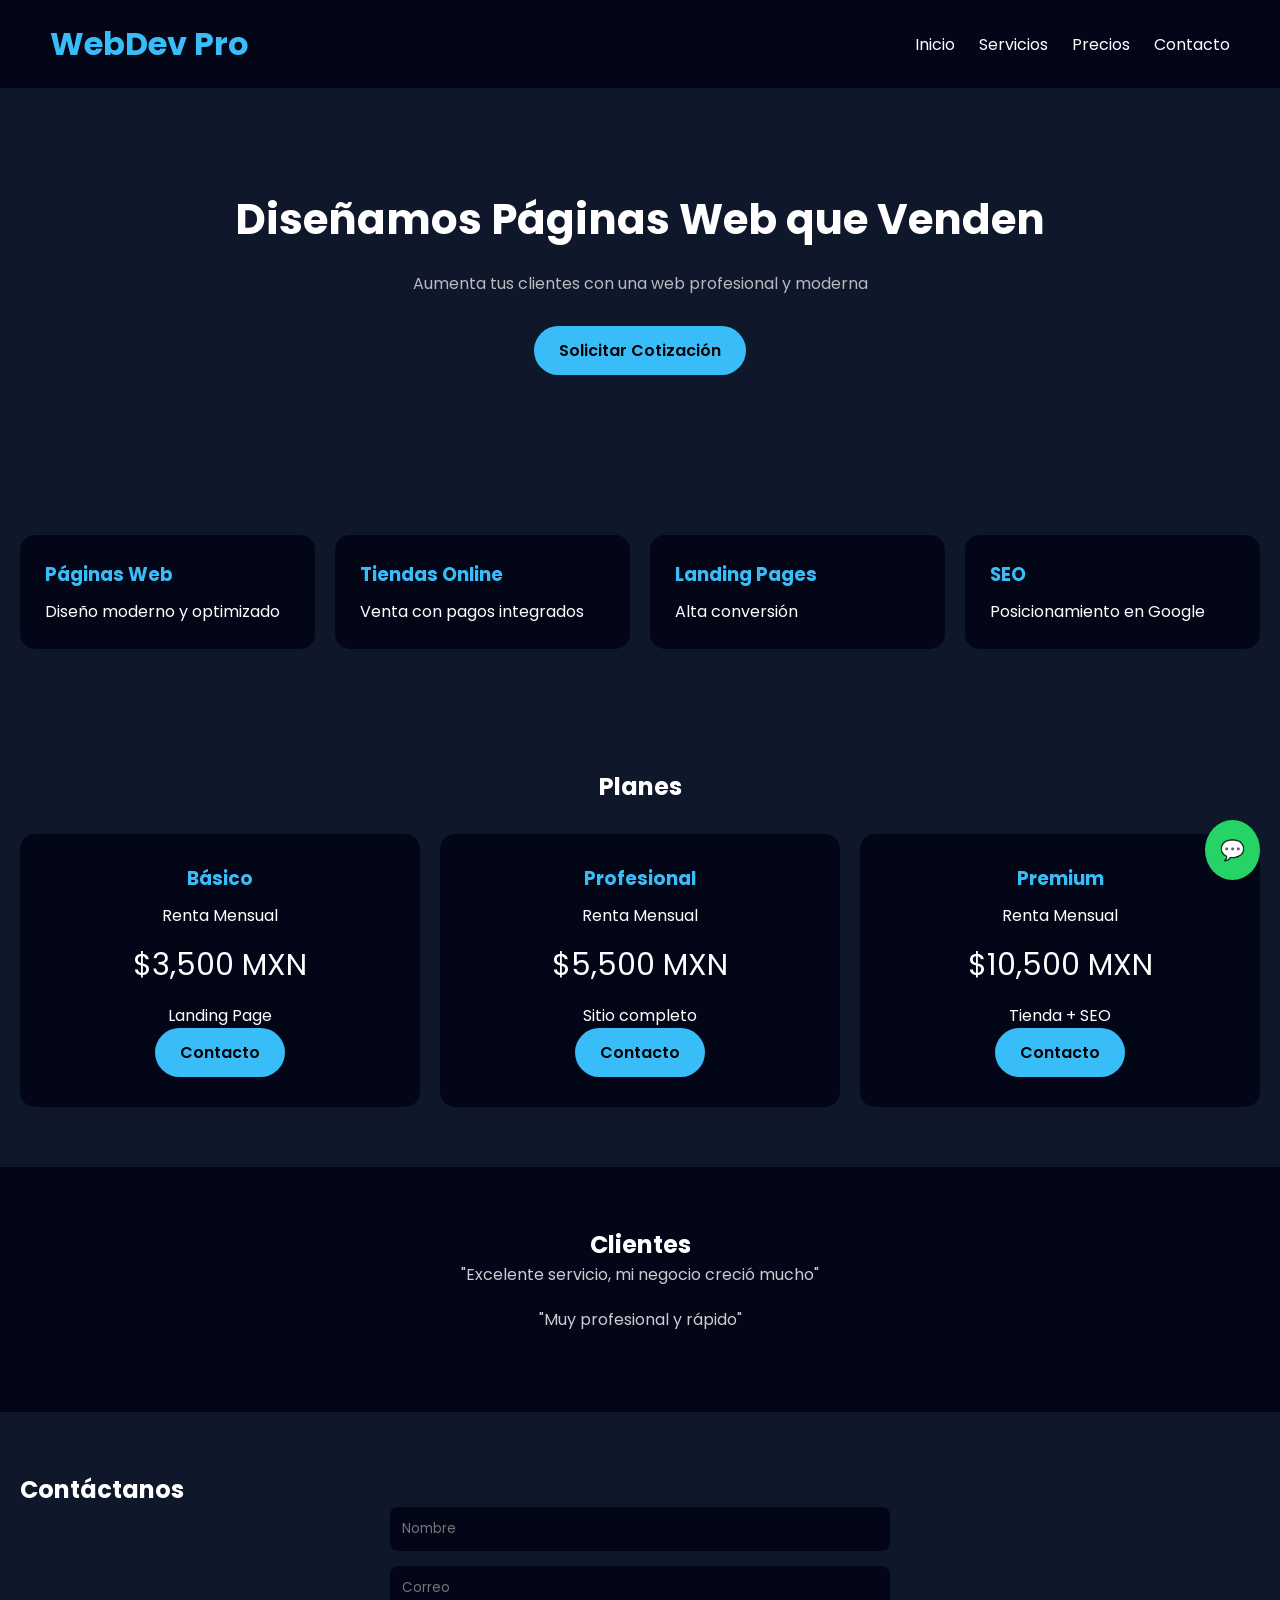
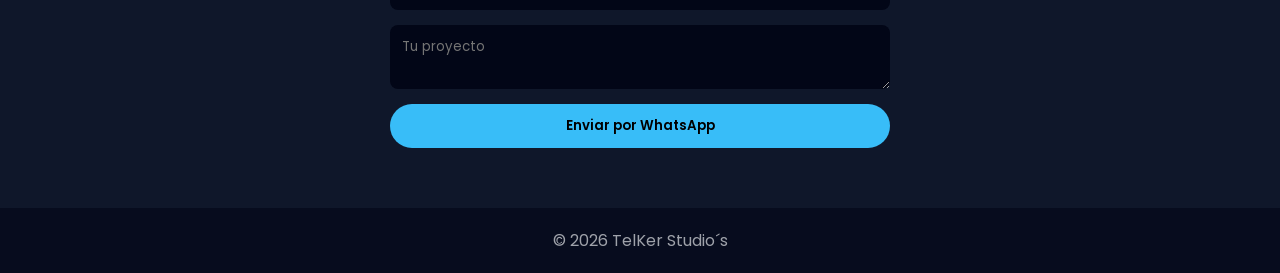
==== index.html @ d4c4de2e "index.html" ====
<!DOCTYPE html>
<html lang="es">
<head>
  <meta charset="UTF-8">
  <meta name="viewport" content="width=device-width, initial-scale=1.0">
  <title>Desarrollo Web Profesional</title>
  <link href="https://fonts.googleapis.com/css2?family=Poppins:wght@300;400;600&display=swap" rel="stylesheet">
  <style>
    *{margin:0;padding:0;box-sizing:border-box;font-family:'Poppins',sans-serif;}
    body{background:#0f172a;color:#fff;scroll-behavior:smooth;}
    header{padding:20px 50px;display:flex;justify-content:space-between;align-items:center;background:#020617;position:sticky;top:0;z-index:1000;}
    header h1{color:#38bdf8;}
    nav a{margin-left:20px;color:#fff;text-decoration:none;}

    .hero{padding:100px 20px;text-align:center;}
    .hero h2{font-size:42px;margin-bottom:20px;}
    .hero p{opacity:0.7;margin-bottom:30px;}

    .btn{background:#38bdf8;color:#000;padding:12px 25px;border-radius:30px;text-decoration:none;font-weight:600;display:inline-block;}

    .services{padding:60px 20px;display:grid;grid-template-columns:repeat(auto-fit,minmax(250px,1fr));gap:20px;}
    .card{background:#020617;padding:25px;border-radius:15px;transition:0.3s;}
    .card:hover{transform:translateY(-5px);}
    .card h3{color:#38bdf8;margin-bottom:10px;}

    .pricing{padding:60px 20px;text-align:center;}
    .pricing h2{margin-bottom:30px;}
    .price-grid{display:grid;grid-template-columns:repeat(auto-fit,minmax(250px,1fr));gap:20px;}
    .price-card{background:#020617;padding:30px;border-radius:15px;}
    .price-card h3{color:#38bdf8;margin-bottom:10px;}
    .price{font-size:30px;margin:15px 0;}

    .testimonials{padding:60px 20px;background:#020617;text-align:center;}
    .testimonial{max-width:600px;margin:auto;margin-bottom:20px;opacity:0.8;}

    .form{padding:60px 20px;}
    form{max-width:500px;margin:auto;display:flex;flex-direction:column;gap:15px;}
    input,textarea{padding:12px;border:none;border-radius:8px;background:#020617;color:#fff;}
    button{padding:12px;border:none;border-radius:30px;background:#38bdf8;font-weight:600;cursor:pointer;}

    .whatsapp{position:fixed;bottom:20px;right:20px;background:#25D366;padding:15px;border-radius:50%;color:#fff;font-size:20px;text-decoration:none;}

    footer{text-align:center;padding:20px;background:#020617;opacity:0.6;}
  </style>
</head>
<body>

<header>
  <h1>WebDev Pro</h1>
  <nav>
    <a href="#">Inicio</a>
    <a href="#services">Servicios</a>
    <a href="#pricing">Precios</a>
    <a href="#contact">Contacto</a>
  </nav>
</header>

<section class="hero">
  <h2>Diseñamos Páginas Web que Venden</h2>
  <p>Aumenta tus clientes con una web profesional y moderna</p>
  <a href="#contact" class="btn">Solicitar Cotización</a>
</section>

<section class="services" id="services">
  <div class="card">
    <h3>Páginas Web</h3>
    <p>Diseño moderno y optimizado</p>
  </div>
  <div class="card">
    <h3>Tiendas Online</h3>
    <p>Venta con pagos integrados</p>
  </div>
  <div class="card">
    <h3>Landing Pages</h3>
    <p>Alta conversión</p>
  </div>
  <div class="card">
    <h3>SEO</h3>
    <p>Posicionamiento en Google</p>
  </div>
</section>

<section class="pricing" id="pricing">
  <h2>Planes</h2>
  <div class="price-grid">
    <div class="price-card">
      <h3>Básico</h3>
      <p>Renta Mensual</p>
      <div class="price">$3,500 MXN</div>
      <p>Landing Page</p>
      <a href="#contact" class="btn">Contacto</a>
    </div>
    <div class="price-card">
      <h3>Profesional</h3>
      <p>Renta Mensual</p>
      <div class="price">$5,500 MXN</div>
      <p>Sitio completo</p>
      <a href="#contact" class="btn">Contacto</a>
    </div>
    <div class="price-card">
      <h3>Premium</h3>
      <p>Renta Mensual</p>
      <div class="price">$10,500 MXN</div>
      <p>Tienda + SEO</p>
      <a href="#contact" class="btn">Contacto</a>
    </div>
  </div>
</section>

<section class="testimonials">
  <h2>Clientes</h2>
  <p class="testimonial">"Excelente servicio, mi negocio creció mucho"</p>
  <p class="testimonial">"Muy profesional y rápido"</p>
</section>

<section class="form" id="contact">
  <h2>Contáctanos</h2>

  <form id="whatsappForm">
    <input type="text" id="nombre" placeholder="Nombre" required>
    <input type="email" id="correo" placeholder="Correo" required>
    <textarea id="mensaje" placeholder="Tu proyecto" required></textarea>

    <button type="submit">Enviar por WhatsApp</button>
  </form>
</section>

<script>
  document.getElementById("whatsappForm").addEventListener("submit", function(e){
    e.preventDefault();

    const telefono = "523221461118"; // 👈 Cambia aquí tu número

    const nombre = document.getElementById("nombre").value;
    const correo = document.getElementById("correo").value;
    const mensaje = document.getElementById("mensaje").value;

    const texto = `📩 Nuevo mensaje:
👤 Nombre: ${nombre}
📧 Correo: ${correo}
💬 Mensaje: ${mensaje}`;

    const url = `https://wa.me/${telefono}?text=${encodeURIComponent(texto)}`;

    window.open(url, "_blank");
  });
</script>
<footer>
  <p>© 2026 TelKer Studio´s</p>
</footer>
<a href="https://wa.me/523221461118" class="whatsapp">💬</a>


</body>
</html>
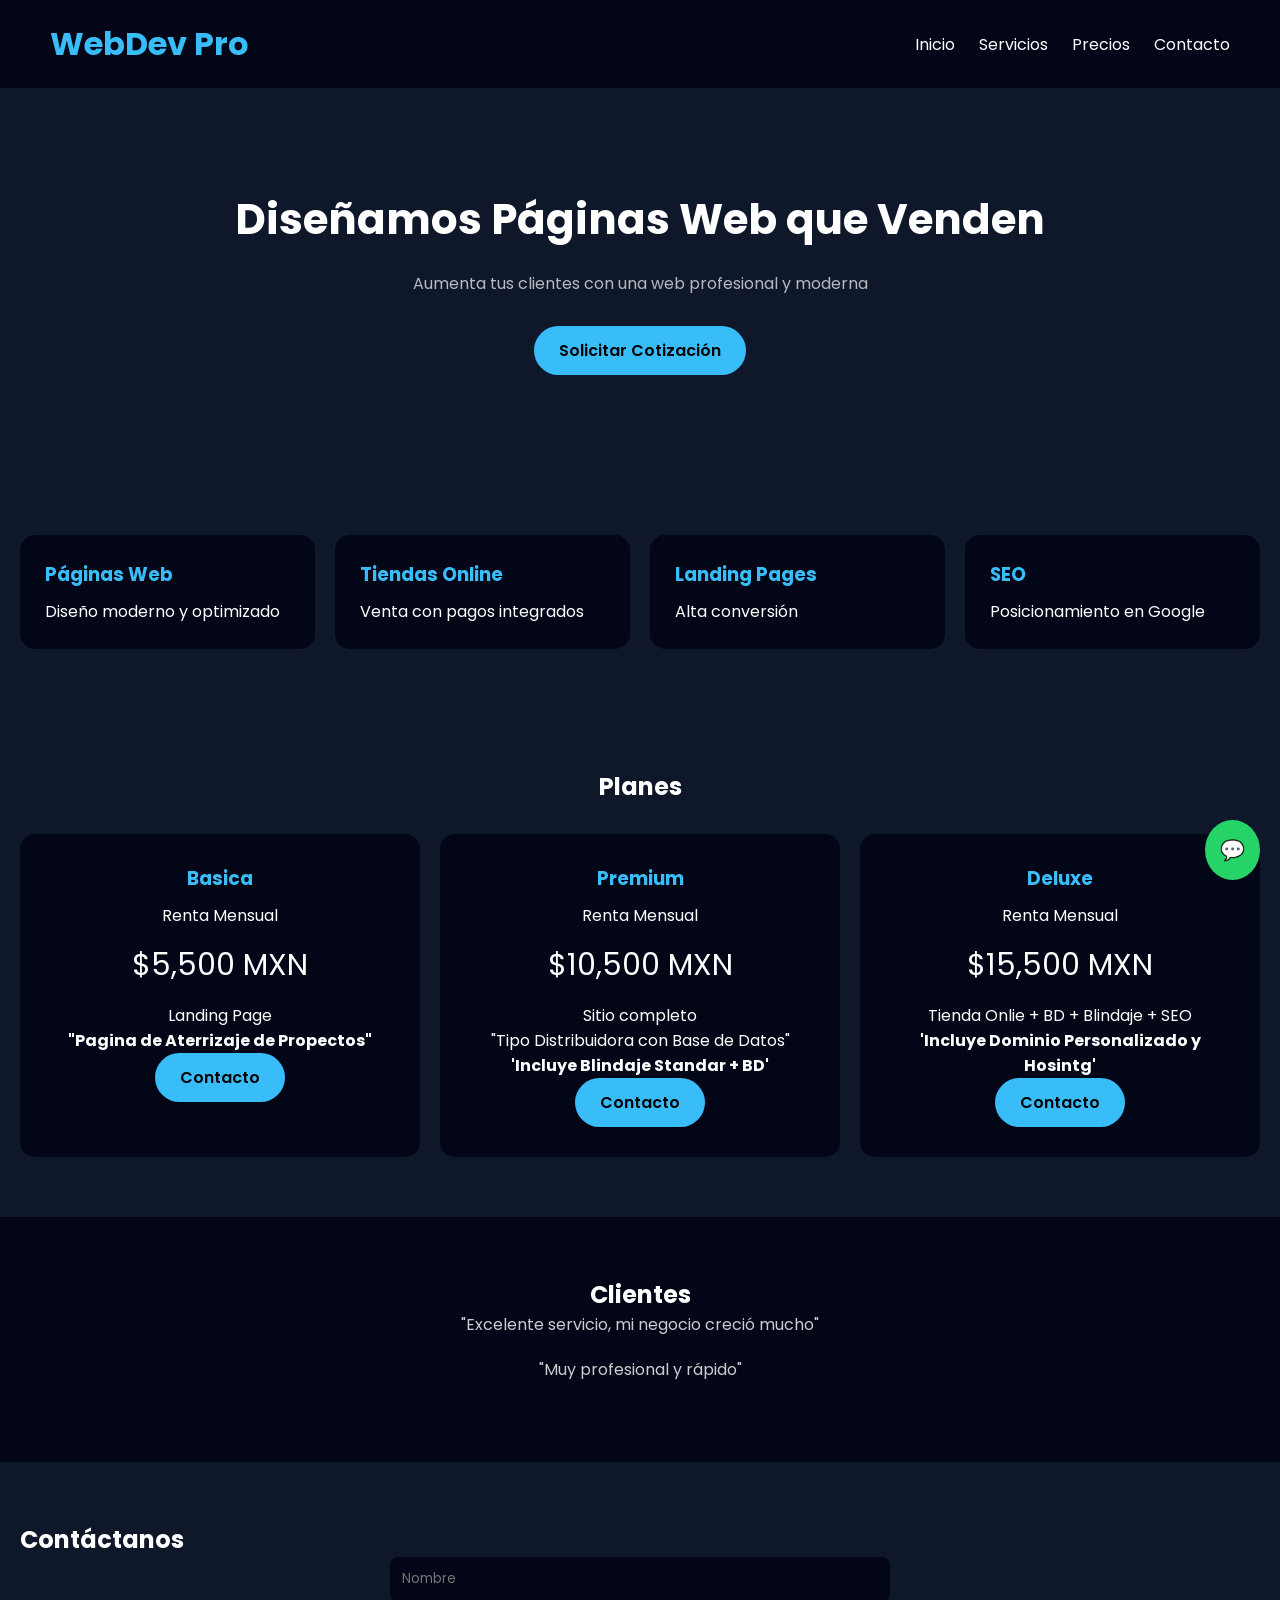
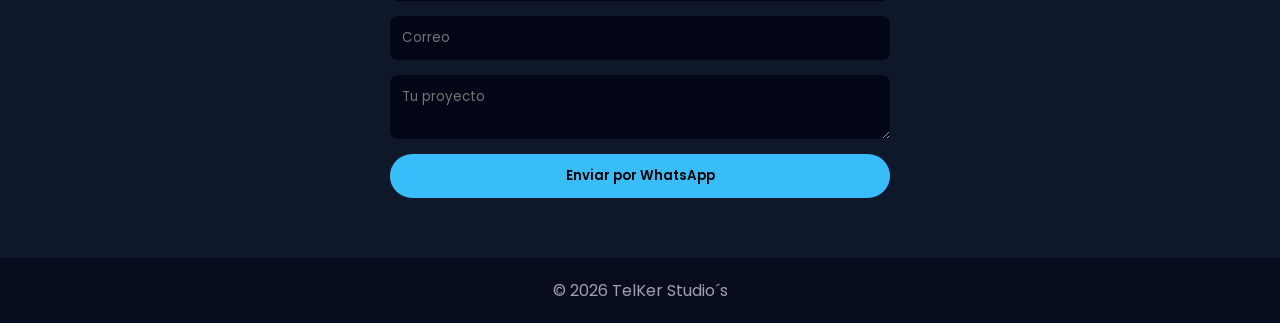
==== commit 2062bb8d: "index.html" ====
--- a/index.html
+++ b/index.html
@@ -84,24 +84,32 @@
   <h2>Planes</h2>
   <div class="price-grid">
     <div class="price-card">
-      <h3>Básico</h3>
-      <p>Renta Mensual</p>
-      <div class="price">$3,500 MXN</div>
-      <p>Landing Page</p>
-      <a href="#contact" class="btn">Contacto</a>
-    </div>
-    <div class="price-card">
-      <h3>Profesional</h3>
+      <h3>Basica</h3>
       <p>Renta Mensual</p>
       <div class="price">$5,500 MXN</div>
-      <p>Sitio completo</p>
+      <p>Landing Page</p>
+      <strong>"Pagina de Aterrizaje de Propectos"</strong>
+      <br>
       <a href="#contact" class="btn">Contacto</a>
     </div>
     <div class="price-card">
       <h3>Premium</h3>
       <p>Renta Mensual</p>
       <div class="price">$10,500 MXN</div>
-      <p>Tienda + SEO</p>
+      <p>Sitio completo</p>
+      <p>"Tipo Distribuidora con Base de Datos"</p>
+      <strong>'Incluye Blindaje Standar + BD'</strong>
+      <br>
+      <a href="#contact" class="btn">Contacto</a>
+    </div>
+    <div class="price-card">
+      <h3>Deluxe
+      </h3>
+      <p>Renta Mensual</p>
+      <div class="price">$15,500 MXN</div>
+      <p>Tienda Onlie + BD + Blindaje + SEO</p>
+      <strong>'Incluye Dominio Personalizado y Hosintg'</strong>
+      <br>
       <a href="#contact" class="btn">Contacto</a>
     </div>
   </div>
@@ -135,10 +143,15 @@
     const correo = document.getElementById("correo").value;
     const mensaje = document.getElementById("mensaje").value;
 
-    const texto = `📩 Nuevo mensaje:
-👤 Nombre: ${nombre}
+    const texto = `📩 NUEVA SOLICITUD WEB
+
+Hola, ¿qué tal?
+Soy ${nombre} y me interesa cotizar un proyecto web contigo.
+
 📧 Correo: ${correo}
-💬 Mensaje: ${mensaje}`;
+💬 Necesidad del proyecto: ${mensaje}
+
+🚀 Espero tu respuesta para hablar del proyoecto.`;
 
     const url = `https://wa.me/${telefono}?text=${encodeURIComponent(texto)}`;
 
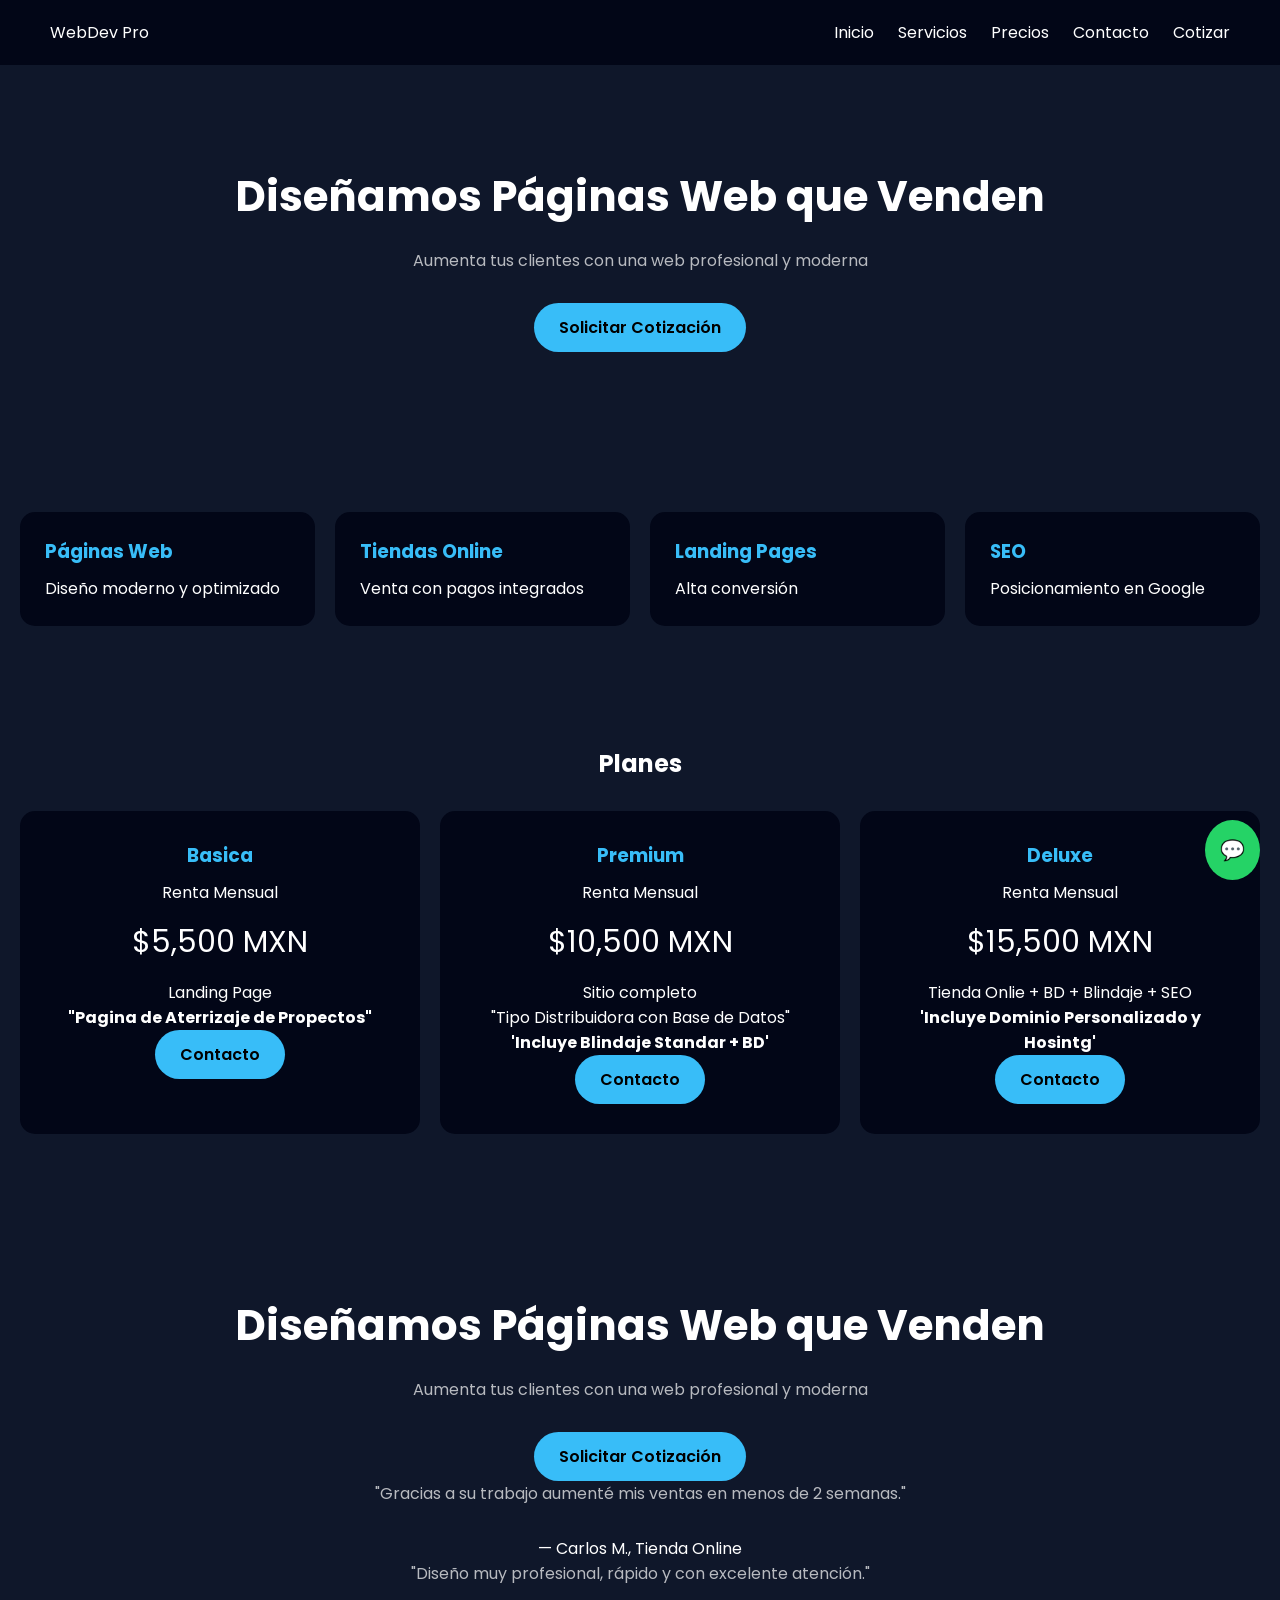
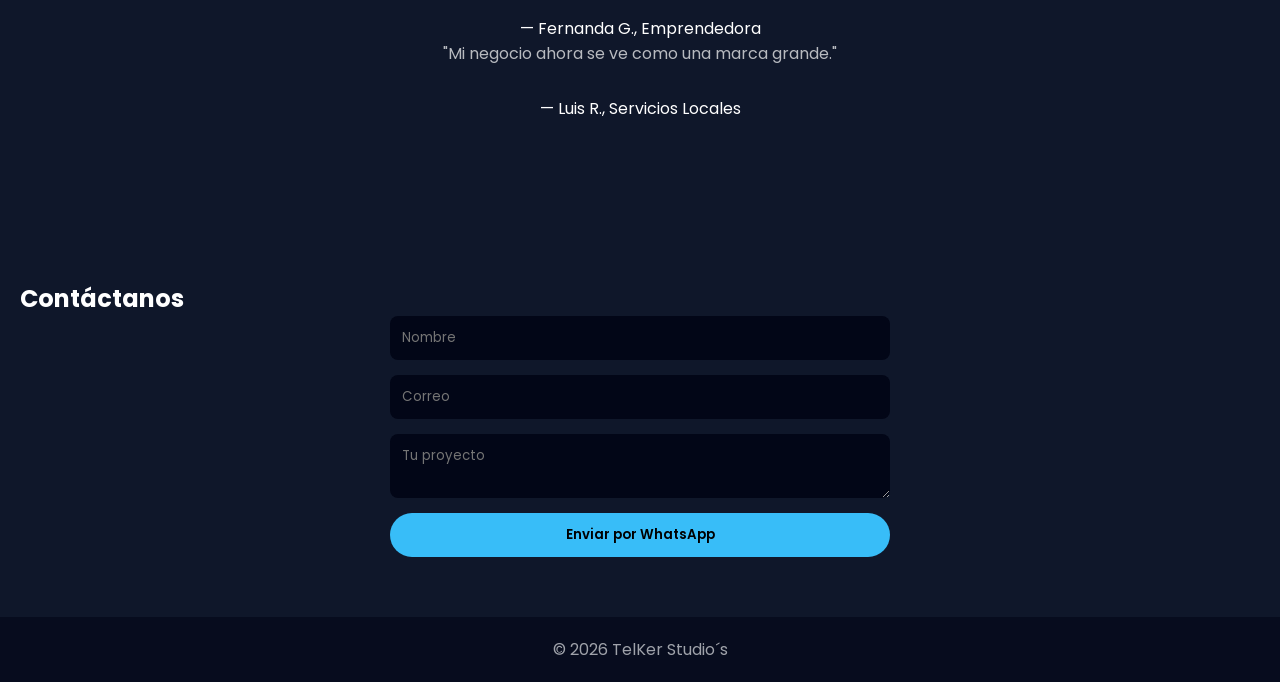
==== commit 932b1378: "index.html" ====
--- a/index.html
+++ b/index.html
@@ -4,6 +4,7 @@
   <meta charset="UTF-8">
   <meta name="viewport" content="width=device-width, initial-scale=1.0">
   <title>Desarrollo Web Profesional</title>
+  <link rel="stylesheet" href="style.css">
   <link href="https://fonts.googleapis.com/css2?family=Poppins:wght@300;400;600&display=swap" rel="stylesheet">
   <style>
     *{margin:0;padding:0;box-sizing:border-box;font-family:'Poppins',sans-serif;}
@@ -45,13 +46,15 @@
 </head>
 <body>
 
-<header>
-  <h1>WebDev Pro</h1>
-  <nav>
+<header class="header">
+  <div class="logo">WebDev <span>Pro</span></div>
+
+  <nav class="nav">
     <a href="#">Inicio</a>
     <a href="#services">Servicios</a>
     <a href="#pricing">Precios</a>
     <a href="#contact">Contacto</a>
+    <a href="#contact" class="cta">Cotizar</a>
   </nav>
 </header>
 
@@ -115,10 +118,29 @@
   </div>
 </section>
 
-<section class="testimonials">
-  <h2>Clientes</h2>
-  <p class="testimonial">"Excelente servicio, mi negocio creció mucho"</p>
-  <p class="testimonial">"Muy profesional y rápido"</p>
+<section class="hero">
+  <h2>Diseñamos Páginas Web que Venden</h2>
+  <p>Aumenta tus clientes con una web profesional y moderna</p>
+  <a href="#contact" class="btn">Solicitar Cotización</a>
+
+  <!-- ⭐ RESEÑAS REALES -->
+  <div class="reviews">
+    
+    <div class="review">
+      <p>"Gracias a su trabajo aumenté mis ventas en menos de 2 semanas."</p>
+      <span>— Carlos M., Tienda Online</span>
+    </div>
+
+    <div class="review">
+      <p>"Diseño muy profesional, rápido y con excelente atención."</p>
+      <span>— Fernanda G., Emprendedora</span>
+    </div>
+
+    <div class="review">
+      <p>"Mi negocio ahora se ve como una marca grande."</p>
+      <span>— Luis R., Servicios Locales</span>
+    </div>
+  </div>
 </section>
 
 <section class="form" id="contact">
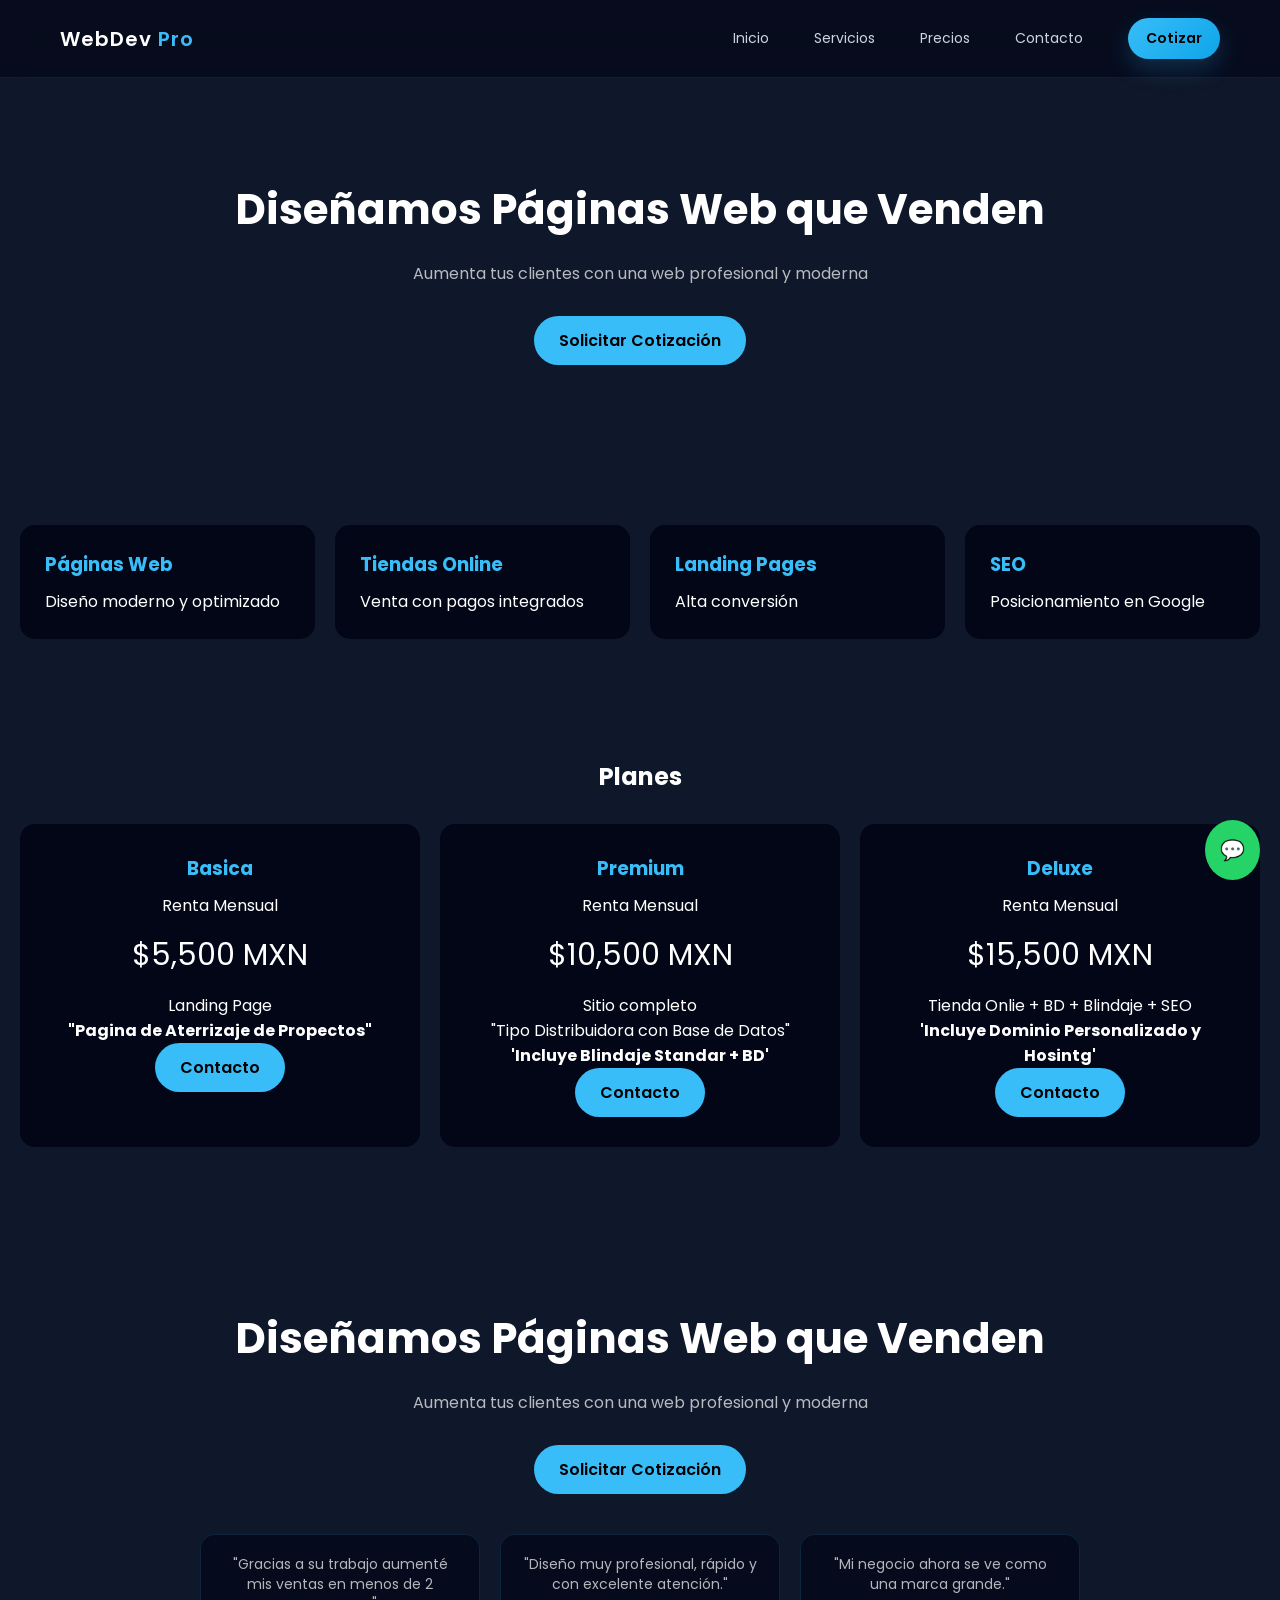
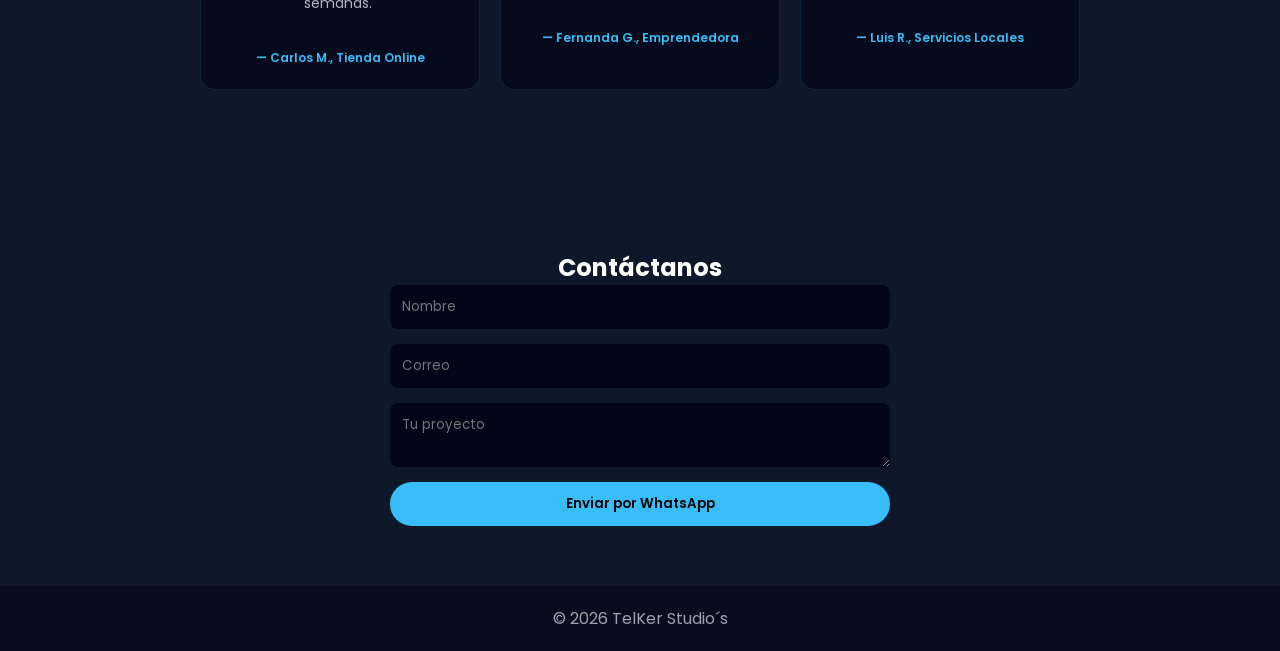
==== commit 9bbdee09: "index.html" ====
--- a/index.html
+++ b/index.html
@@ -144,7 +144,7 @@
 </section>
 
 <section class="form" id="contact">
-  <h2>Contáctanos</h2>
+  <center><h2>Contáctanos</h2></center>
 
   <form id="whatsappForm">
     <input type="text" id="nombre" placeholder="Nombre" required>
--- a/style.css
+++ b/style.css
@@ -0,0 +1,113 @@
+.header{
+  padding:18px 60px;
+  display:flex;
+  justify-content:space-between;
+  align-items:center;
+
+  position:sticky;
+  top:0;
+  z-index:1000;
+
+  background:rgba(2,6,23,0.6);
+  backdrop-filter: blur(12px);
+  -webkit-backdrop-filter: blur(12px);
+
+  border-bottom:1px solid rgba(56,189,248,0.1);
+}
+
+.logo{
+  font-size:20px;
+  font-weight:600;
+  letter-spacing:1px;
+}
+
+.logo span{
+  color:#38bdf8;
+}
+
+/* NAV */
+.nav{
+  display:flex;
+  align-items:center;
+  gap:25px;
+}
+
+.nav a{
+  position:relative;
+  color:#cbd5e1;
+  text-decoration:none;
+  font-size:14px;
+  transition:0.3s;
+}
+
+/* efecto hover elegante */
+.nav a:not(.cta)::after{
+  content:"";
+  position:absolute;
+  left:0;
+  bottom:-6px;
+  width:0%;
+  height:2px;
+  background:#38bdf8;
+  transition:0.3s;
+}
+
+.nav a:hover{
+  color:#fff;
+}
+
+.nav a:hover::after{
+  width:100%;
+}
+
+/* BOTÓN CTA */
+.cta{
+  background:linear-gradient(135deg,#38bdf8,#0ea5e9);
+  color:#000 !important;
+  padding:10px 18px;
+  border-radius:30px;
+  font-weight:600;
+  box-shadow:0 10px 25px rgba(56,189,248,0.2);
+  transition:0.3s;
+}
+
+.cta:hover{
+  transform:translateY(-2px);
+  box-shadow:0 15px 30px rgba(56,189,248,0.3);
+}
+
+.reviews{
+  margin-top:40px;
+  display:flex;
+  gap:20px;
+  justify-content:center;
+  flex-wrap:wrap;
+}
+
+.review{
+  background:rgba(2,6,23,0.7);
+  border:1px solid rgba(56,189,248,0.15);
+  padding:20px;
+  border-radius:15px;
+  max-width:280px;
+  backdrop-filter: blur(10px);
+  transition:0.3s;
+}
+
+.review:hover{
+  transform:translateY(-5px);
+  border-color:#38bdf8;
+}
+
+.review p{
+  font-size:14px;
+  opacity:0.9;
+  margin-bottom:10px;
+  line-height:1.4;
+}
+
+.review span{
+  font-size:12px;
+  color:#38bdf8;
+  font-weight:600;
+}
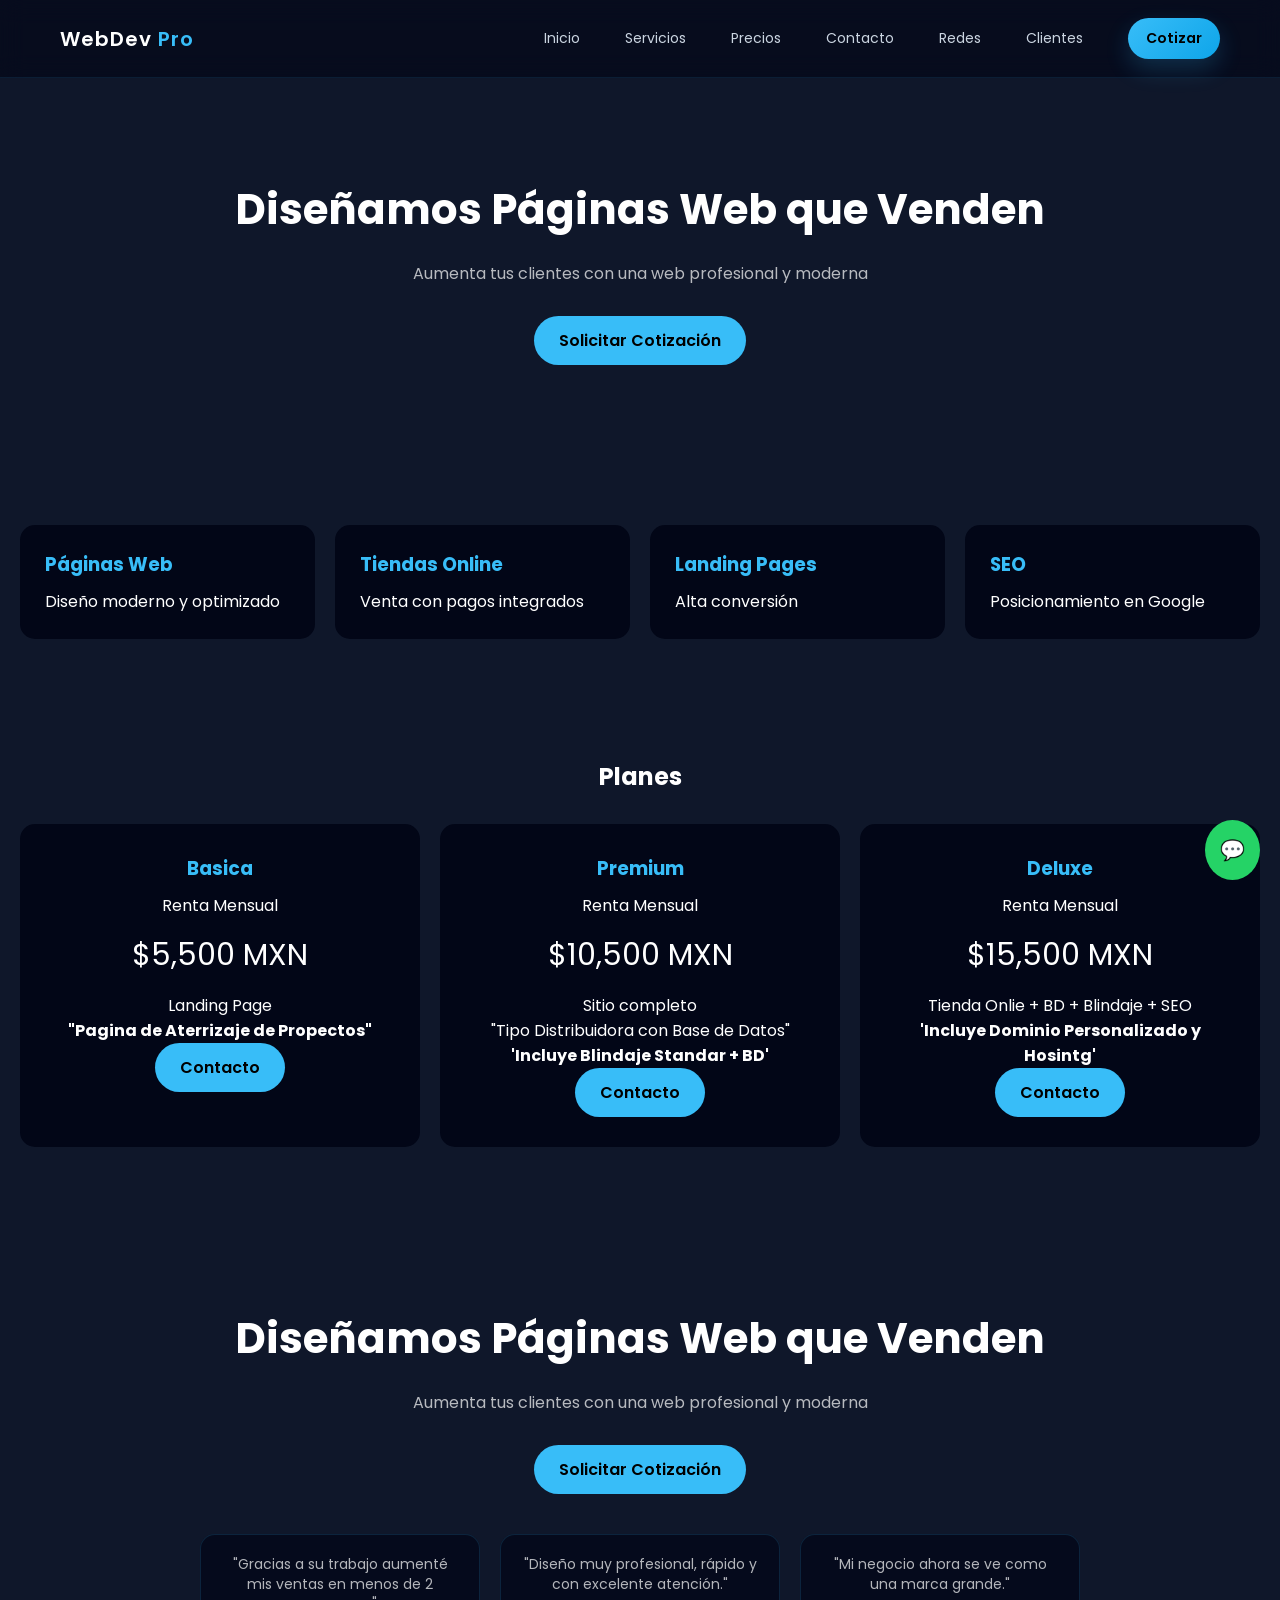
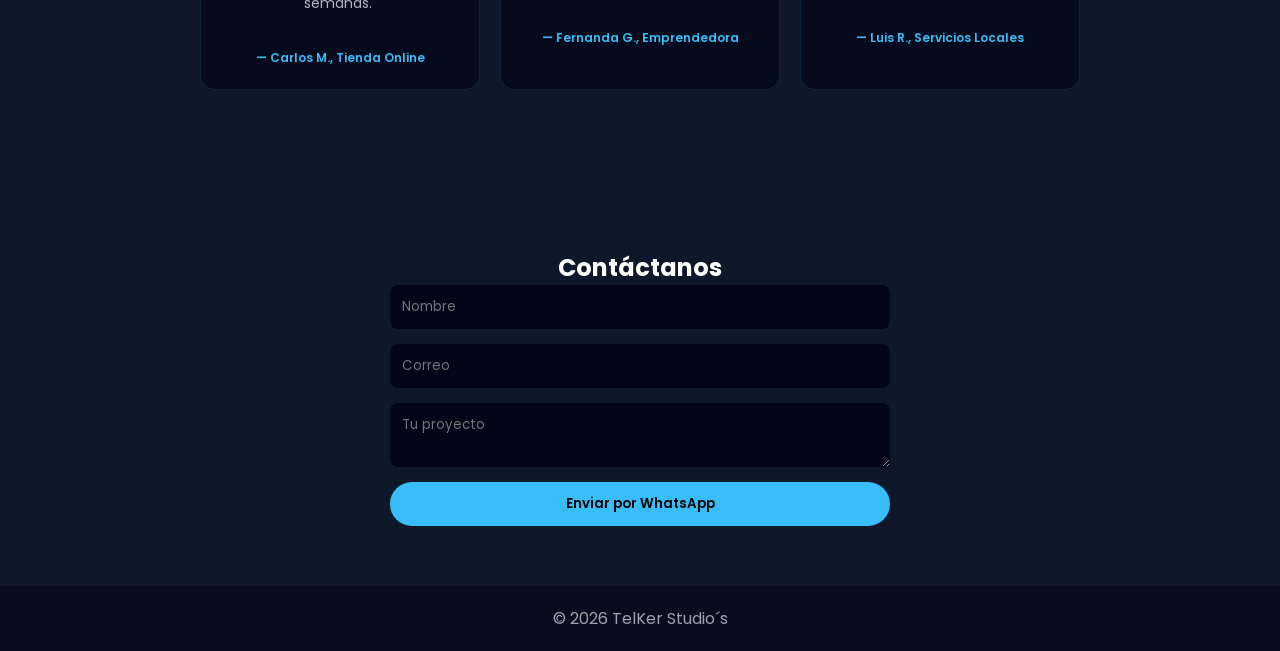
==== commit a19d5e98: "index.html" ====
--- a/index.html
+++ b/index.html
@@ -54,6 +54,8 @@
     <a href="#services">Servicios</a>
     <a href="#pricing">Precios</a>
     <a href="#contact">Contacto</a>
+    <a href="#redes">Redes</a>
+    <a href="afiliados/clientes.html">Clientes</a>
     <a href="#contact" class="cta">Cotizar</a>
   </nav>
 </header>
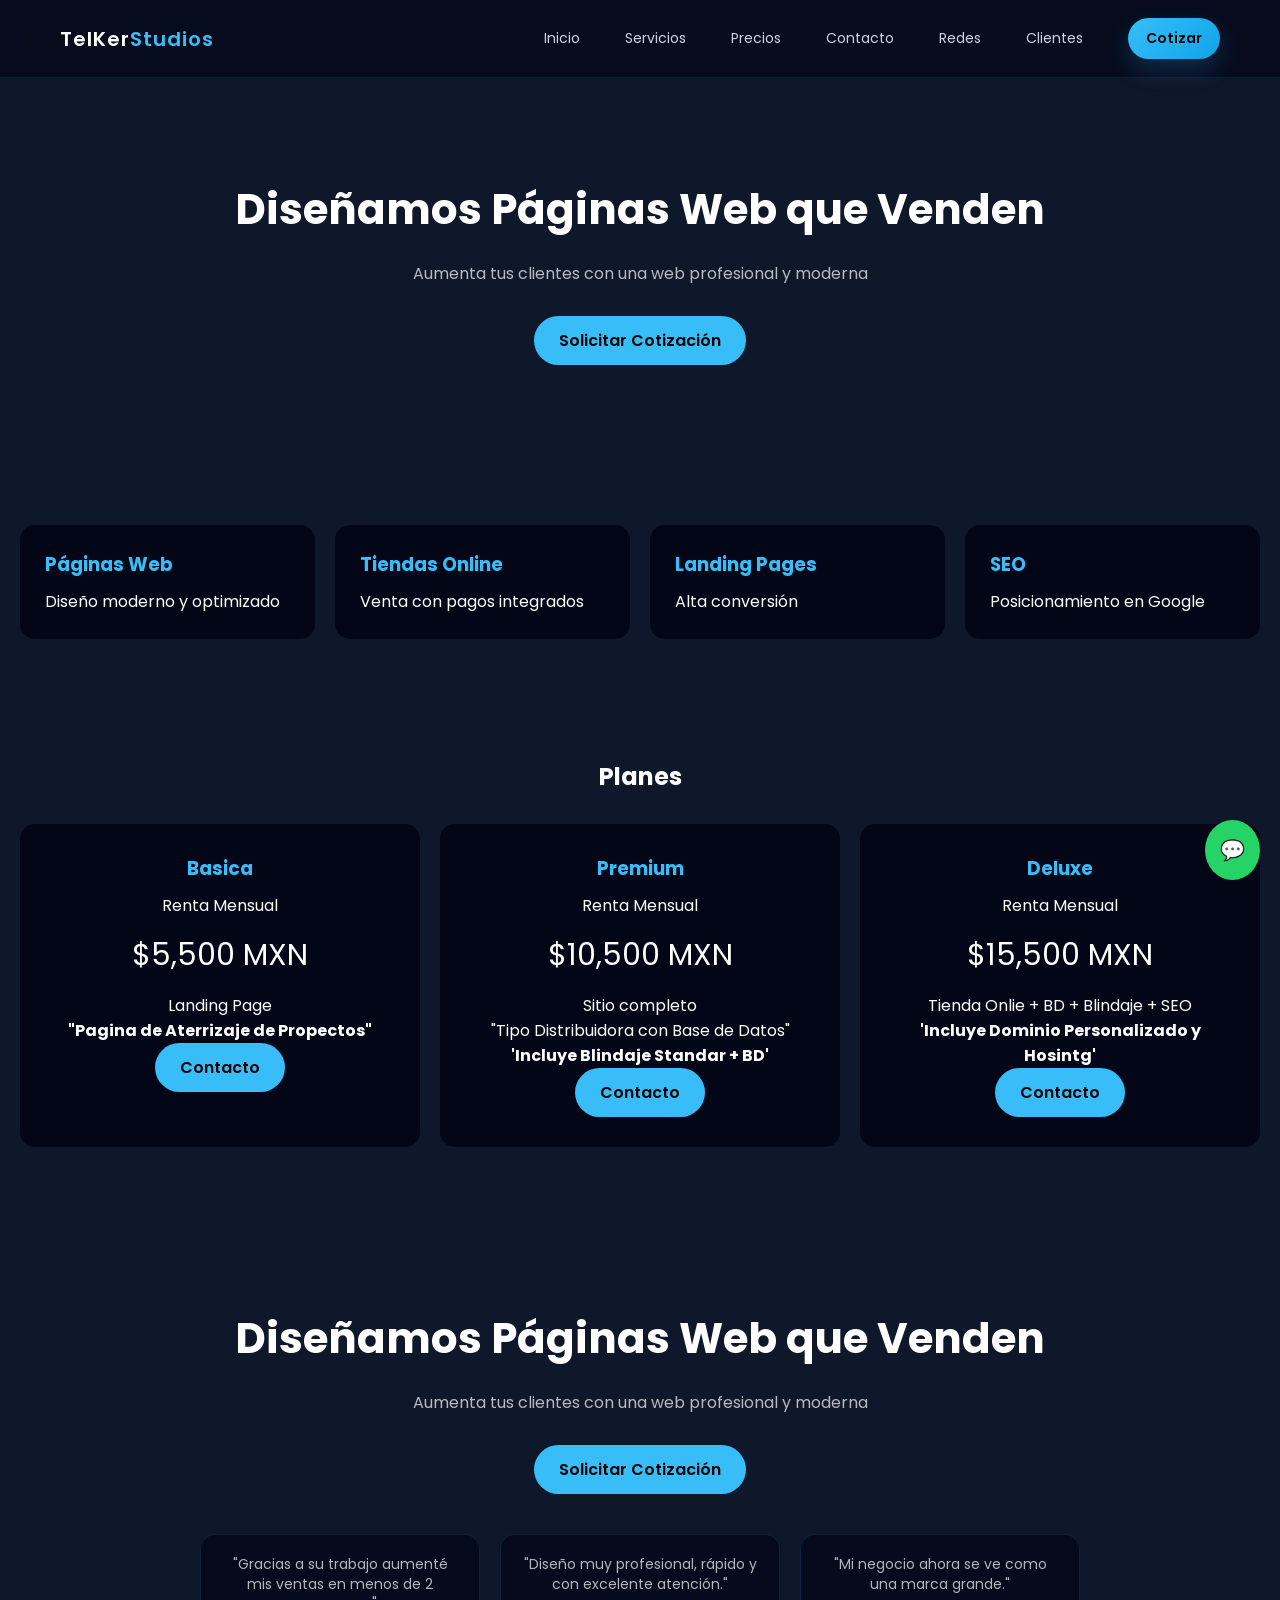
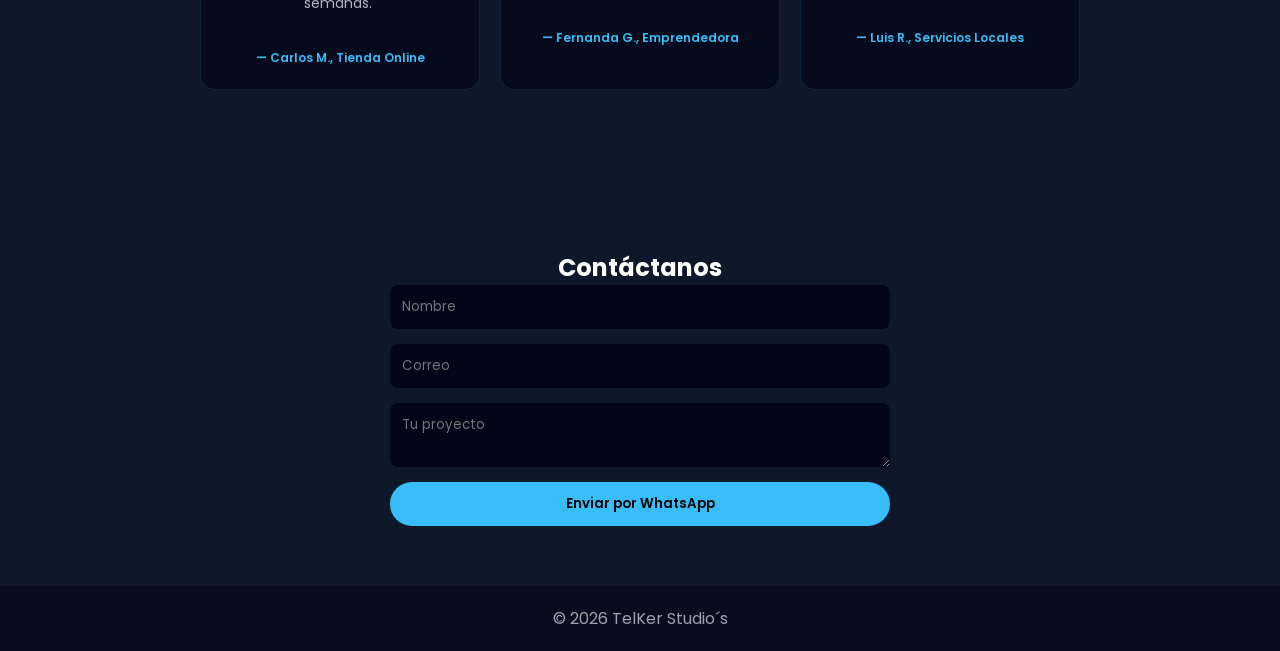
==== commit b493f65f: "index.html" ====
--- a/index.html
+++ b/index.html
@@ -47,7 +47,7 @@
 <body>
 
 <header class="header">
-  <div class="logo">WebDev <span>Pro</span></div>
+  <div class="logo">TelKer<span>Studios</span></div>
 
   <nav class="nav">
     <a href="#">Inicio</a>
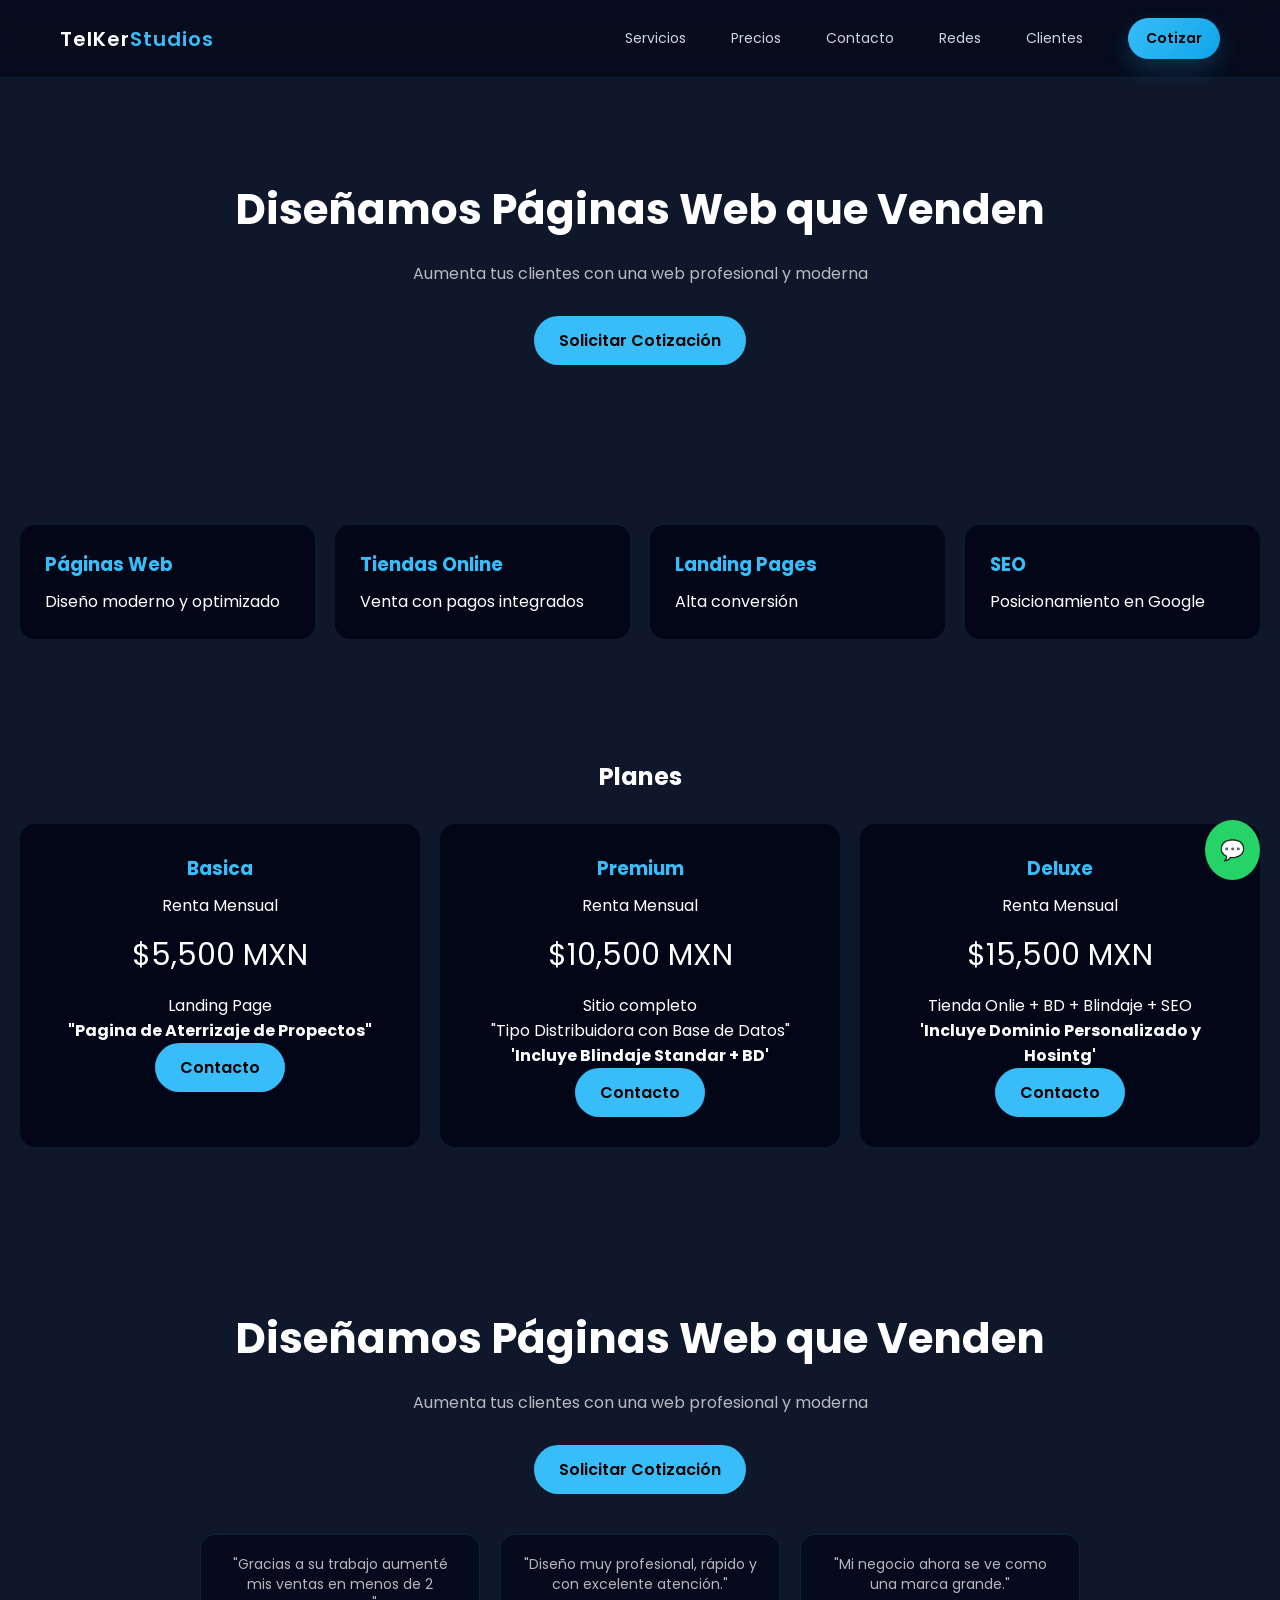
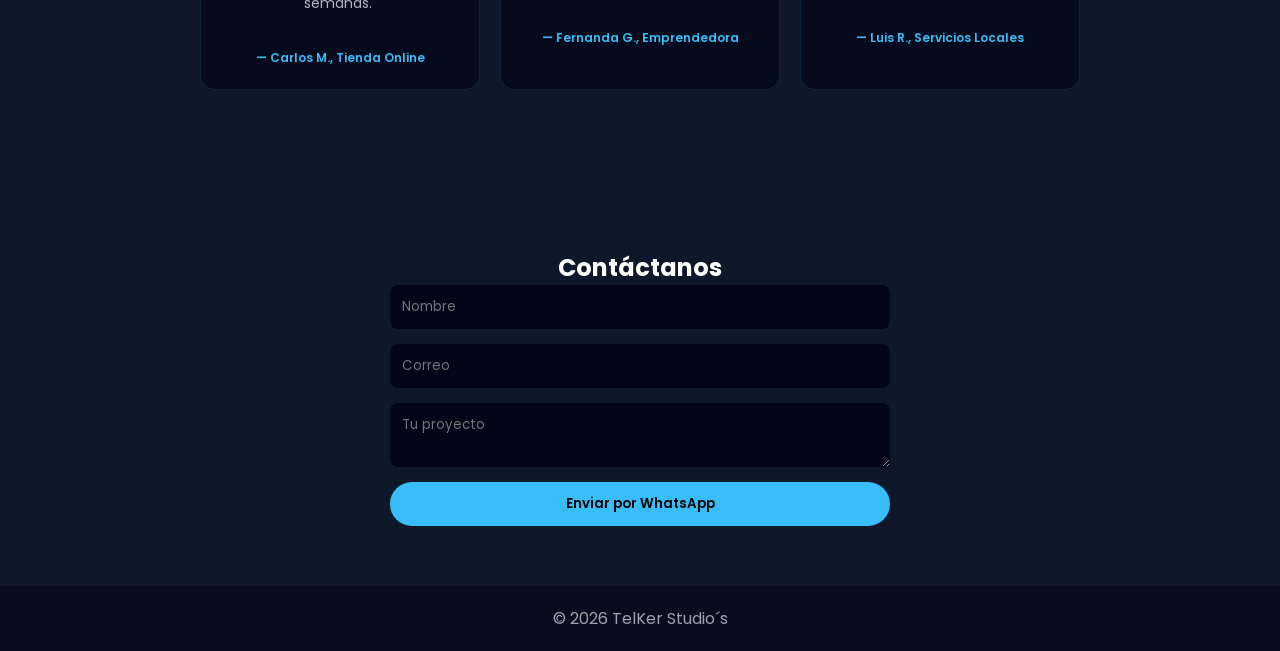
==== commit 9673ced5: "index.html" ====
--- a/index.html
+++ b/index.html
@@ -50,7 +50,6 @@
   <div class="logo">TelKer<span>Studios</span></div>
 
   <nav class="nav">
-    <a href="#">Inicio</a>
     <a href="#services">Servicios</a>
     <a href="#pricing">Precios</a>
     <a href="#contact">Contacto</a>
